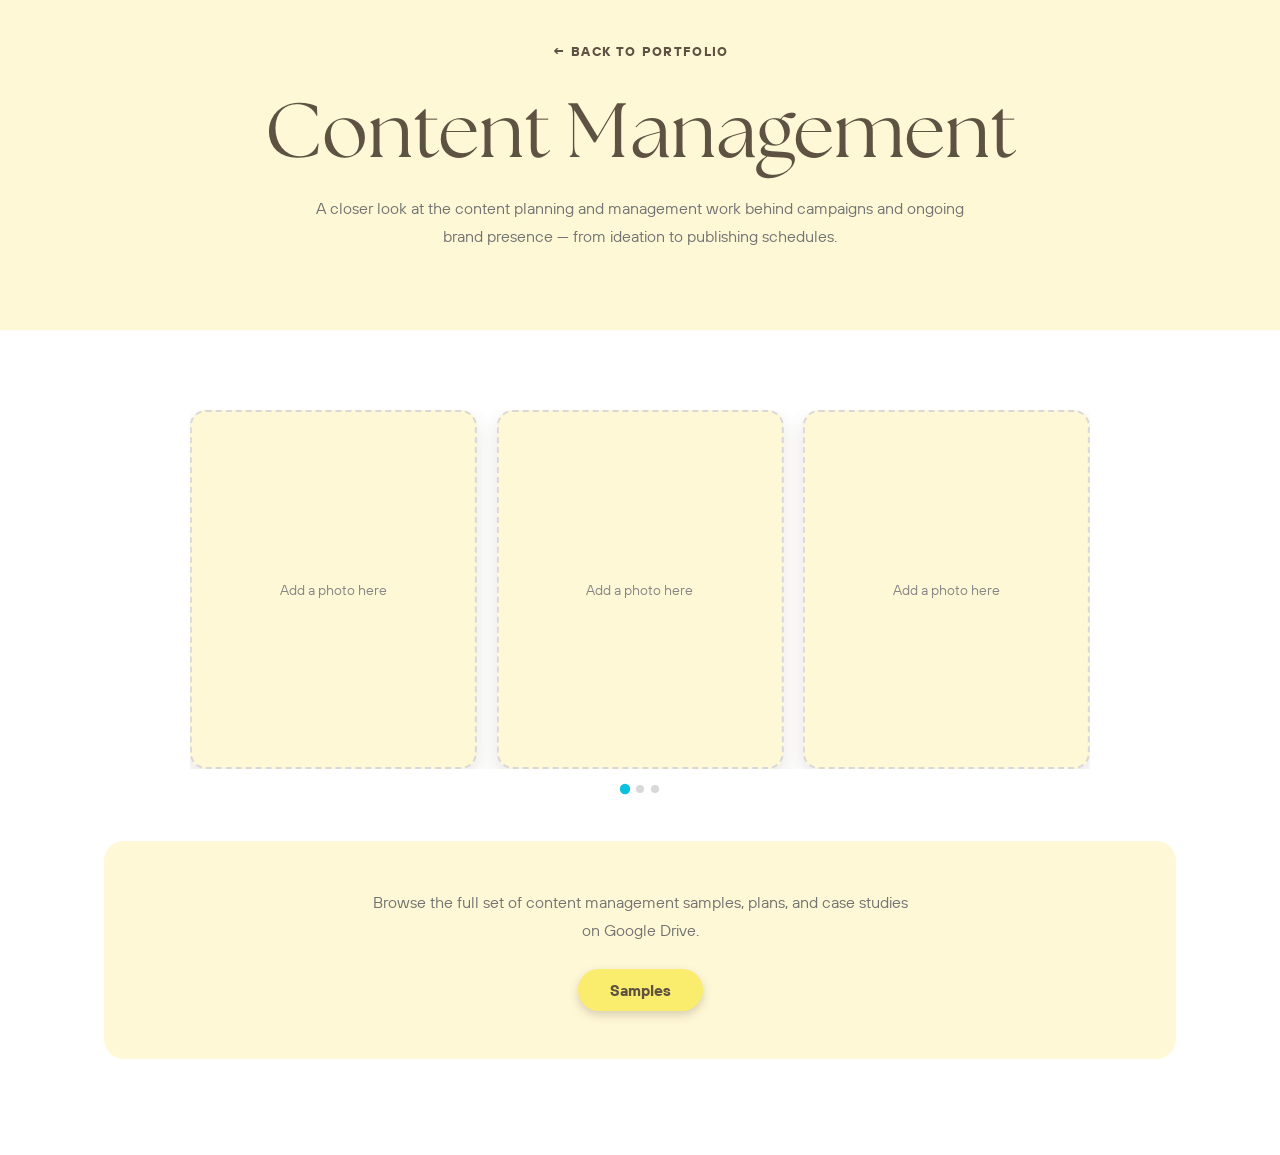
==== content-management.html @ 85718a3e "content Management page created" ====
<!DOCTYPE html>
<html lang="en">
<head>
  <meta charset="UTF-8" />
  <meta name="viewport" content="width=device-width, initial-scale=1.0" />
  <title>Content Management — Katariina Kokkonen</title>
  <meta name="description" content="Content management samples by Katariina Kokkonen." />
  <link rel="icon" type="image/svg+xml" href="assets/img/favicon.svg" />

  <style>
    /* ── Fonts (same as the main site) ── */
    @font-face {
      font-family: 'KK Display';
      src: url('assets/fonts/display-400.woff') format('woff');
      font-weight: 400; font-style: normal; font-display: swap;
    }
    @font-face {
      font-family: 'KK Display';
      src: url('assets/fonts/display-700.woff') format('woff');
      font-weight: 700; font-style: normal; font-display: swap;
    }
    @font-face {
      font-family: 'KK Sans';
      src: url('assets/fonts/sans-400.woff') format('woff');
      font-weight: 400; font-style: normal; font-display: swap;
    }
    @font-face {
      font-family: 'KK Sans';
      src: url('assets/fonts/sans-700.woff') format('woff');
      font-weight: 700; font-style: normal; font-display: swap;
    }

    *, *::before, *::after { box-sizing: border-box; margin: 0; padding: 0; }

    :root {
      --yellow:      #FAEC6C;
      --yellow-tint: #FFF8D6;
      --cyan:        #0CC0DF;
      --taupe:       #5E5343;
      --gray:        #737373;
      --muted:       #868686;
      --white:       #FFFFFF;
      --ink:         #2B2B2B;
    }
    html { scroll-behavior: smooth; }
    body { background: var(--white); color: var(--gray); font-family: 'KK Sans', 'Segoe UI', Helvetica, Arial, sans-serif; font-weight: 400; }
    img { max-width: 100%; }

    .pill { display: inline-block; border: none; cursor: pointer; text-decoration: none; text-align: center;
      font-family: 'KK Sans', sans-serif; font-size: 0.95rem; padding: 0.72rem 2rem; border-radius: 999px;
      box-shadow: 0 4px 10px rgba(94,83,67,0.25); transition: transform 0.15s, box-shadow 0.15s; }
    .pill:hover { transform: translateY(2px); box-shadow: 0 2px 6px rgba(94,83,67,0.22); }
    .pill-yellow { background: var(--yellow); color: var(--taupe); font-weight: 700; }

    /* ── HEADER ── */
    header { background: var(--yellow-tint); padding: 2.5rem 4rem 5rem; text-align: center; }
    .back-link { display: inline-flex; align-items: center; gap: 0.4rem; color: var(--taupe); text-decoration: none;
      font-size: 0.82rem; font-weight: 700; letter-spacing: 0.1em; text-transform: uppercase; }
    .back-link:hover { color: var(--cyan); text-decoration: underline; }
    .page-title { font-family: 'KK Display', Georgia, serif; font-weight: 400; font-size: clamp(2.8rem, 6vw, 5rem);
      color: var(--taupe); margin: 2rem 0 1rem; }
    .page-intro { max-width: 42rem; margin: 0 auto; color: var(--gray); font-size: 1.02rem; line-height: 1.7; }

    /* ── CONTENT ── */
    main { padding: 4.5rem 4rem 6rem; max-width: 1200px; margin: 0 auto; }
    .content-yellow-box { background: var(--yellow-tint); border-radius: 20px; padding: 3rem 2.2rem; text-align: center; margin-top: 3rem; }
    .content-yellow-box p { max-width: 34rem; margin: 0 auto 1.6rem; color: var(--gray); font-size: 1rem; line-height: 1.7; }

    /* ── Content Management photo carousel: 3 frames side by side, slides left → right, pauses on hover ── */
    .carousel { width: 100%; max-width: 900px; margin: 0.5rem auto 0;
      --cw-gap: 1.2rem; --cw-visible: 3; }
    .carousel-viewport { overflow: hidden; }
    .carousel-track { display: flex; gap: var(--cw-gap); transition: transform 0.9s cubic-bezier(0.65,0,0.35,1); }
    .carousel-frame { flex: 0 0 calc((100% - (var(--cw-visible) - 1) * var(--cw-gap)) / var(--cw-visible));
      aspect-ratio: 4 / 5; border-radius: 16px; overflow: hidden; box-shadow: 0 8px 18px rgba(94,83,67,0.15); }
    .carousel-frame img { width: 100%; height: 100%; object-fit: cover; display: block; }
    .carousel-placeholder { display: flex; align-items: center; justify-content: center; background: var(--yellow-tint); border: 2px dashed #D8D8D8; box-sizing: border-box; }
    .carousel-placeholder p { color: var(--muted); font-size: 0.85rem; text-align: center; padding: 1.5rem; }
    .carousel-dots { display: flex; justify-content: center; gap: 0.45rem; margin-top: 1rem; }
    .carousel-dot { width: 8px; height: 8px; border-radius: 50%; border: none; padding: 0; cursor: pointer;
      background: #D8D8D8; transition: background 0.2s, transform 0.2s; }
    .carousel-dot.active { background: var(--cyan); transform: scale(1.3); }

    @media (max-width: 900px) {
      header { padding: 2rem 1.5rem 3.5rem; }
      main { padding: 3rem 1.5rem 4rem; }
      .carousel { --cw-visible: 2; max-width: 620px; }
    }
    @media (max-width: 560px) {
      .carousel { --cw-visible: 1; max-width: 360px; }
    }
  </style>
</head>
<body>

<header>
  <a class="back-link" href="index.html">← Back to Portfolio</a>
  <h1 class="page-title">Content Management</h1>
  <p class="page-intro">A closer look at the content planning and management work behind campaigns and ongoing brand presence — from ideation to publishing schedules.</p>
</header>

<main>
  <!--
    HOW TO ADD CONTENT
    Replace a carousel-placeholder frame's <p> with an <img src="assets/images/your-file.jpg" alt="...">,
    or copy a whole .carousel-frame block and paste it into the track for a new frame.
  -->
  <div class="carousel" role="region" aria-label="Content management photo carousel">
    <div class="carousel-viewport">
      <div class="carousel-track">
        <div class="carousel-frame carousel-placeholder">
          <p>Add a photo here</p>
        </div>
        <div class="carousel-frame carousel-placeholder">
          <p>Add a photo here</p>
        </div>
        <div class="carousel-frame carousel-placeholder">
          <p>Add a photo here</p>
        </div>
      </div>
    </div>
    <div class="carousel-dots">
      <button class="carousel-dot active" type="button" aria-label="Show frame 1"></button>
      <button class="carousel-dot" type="button" aria-label="Show frame 2"></button>
      <button class="carousel-dot" type="button" aria-label="Show frame 3"></button>
    </div>
  </div>

  <div class="content-yellow-box">
    <p>Browse the full set of content management samples, plans, and case studies on Google Drive.</p>
    <a class="pill pill-yellow" href="https://drive.google.com/file/d/1JXjqSvORLjnT2InTJ5fufkKyHMpyu1ek/view?usp=sharing" target="_blank" rel="noopener">Samples</a>
  </div>
</main>

<script>
/* ── Content management photo carousel: 3 frames slide together, left → right, pauses on hover ── */
(function () {
  const carousel = document.querySelector('.carousel');
  if (!carousel) return;
  const track = carousel.querySelector('.carousel-track');
  const dots = carousel.querySelectorAll('.carousel-dot');
  const real = Array.from(track.children);
  const count = real.length;
  const clones = 3; // covers the most frames ever shown at once (desktop --cw-visible: 3)

  // clone the last/first few frames onto each end so stepping backward past frame 1
  // can snap invisibly to the equivalent real frame instead of panning across the whole track
  const firstReal = real[0];
  real.slice(count - clones).forEach((el) => {
    const clone = el.cloneNode(true);
    clone.setAttribute('aria-hidden', 'true');
    track.insertBefore(clone, firstReal);
  });
  real.slice(0, clones).forEach((el) => {
    const clone = el.cloneNode(true);
    clone.setAttribute('aria-hidden', 'true');
    track.appendChild(clone);
  });

  let pos = clones; // points at real[0]; positions below 0 don't exist
  let timer;

  function setTransform(withTransition) {
    track.style.transition = withTransition ? '' : 'none';
    track.style.transform = 'translateX(calc(' + (-pos) + ' * (100% + var(--cw-gap)) / var(--cw-visible)))';
  }

  function setDots() {
    const realIndex = ((pos - clones) % count + count) % count;
    dots.forEach((dot, n) => dot.classList.toggle('active', n === realIndex));
  }

  function goTo(newPos) {
    pos = newPos;
    setTransform(true);
    setDots();
  }

  function prevStep() {
    if (pos === 0) {
      // silently snap to the real frame that this clone visually matches, then animate on from there
      pos = count;
      setTransform(false);
      void track.offsetWidth; // flush so the snap commits before the next animated change
    }
    goTo(pos - 1);
  }

  function stop() { clearInterval(timer); }
  function start() {
    stop();
    if (window.matchMedia('(prefers-reduced-motion: reduce)').matches) return;
    timer = setInterval(prevStep, 4000);
  }

  dots.forEach((dot, n) => dot.addEventListener('click', () => { goTo(clones + n); start(); }));
  carousel.addEventListener('mouseenter', stop);
  carousel.addEventListener('mouseleave', start);

  setTransform(false);
  setDots();
  start();
})();
</script>

</body>
</html>
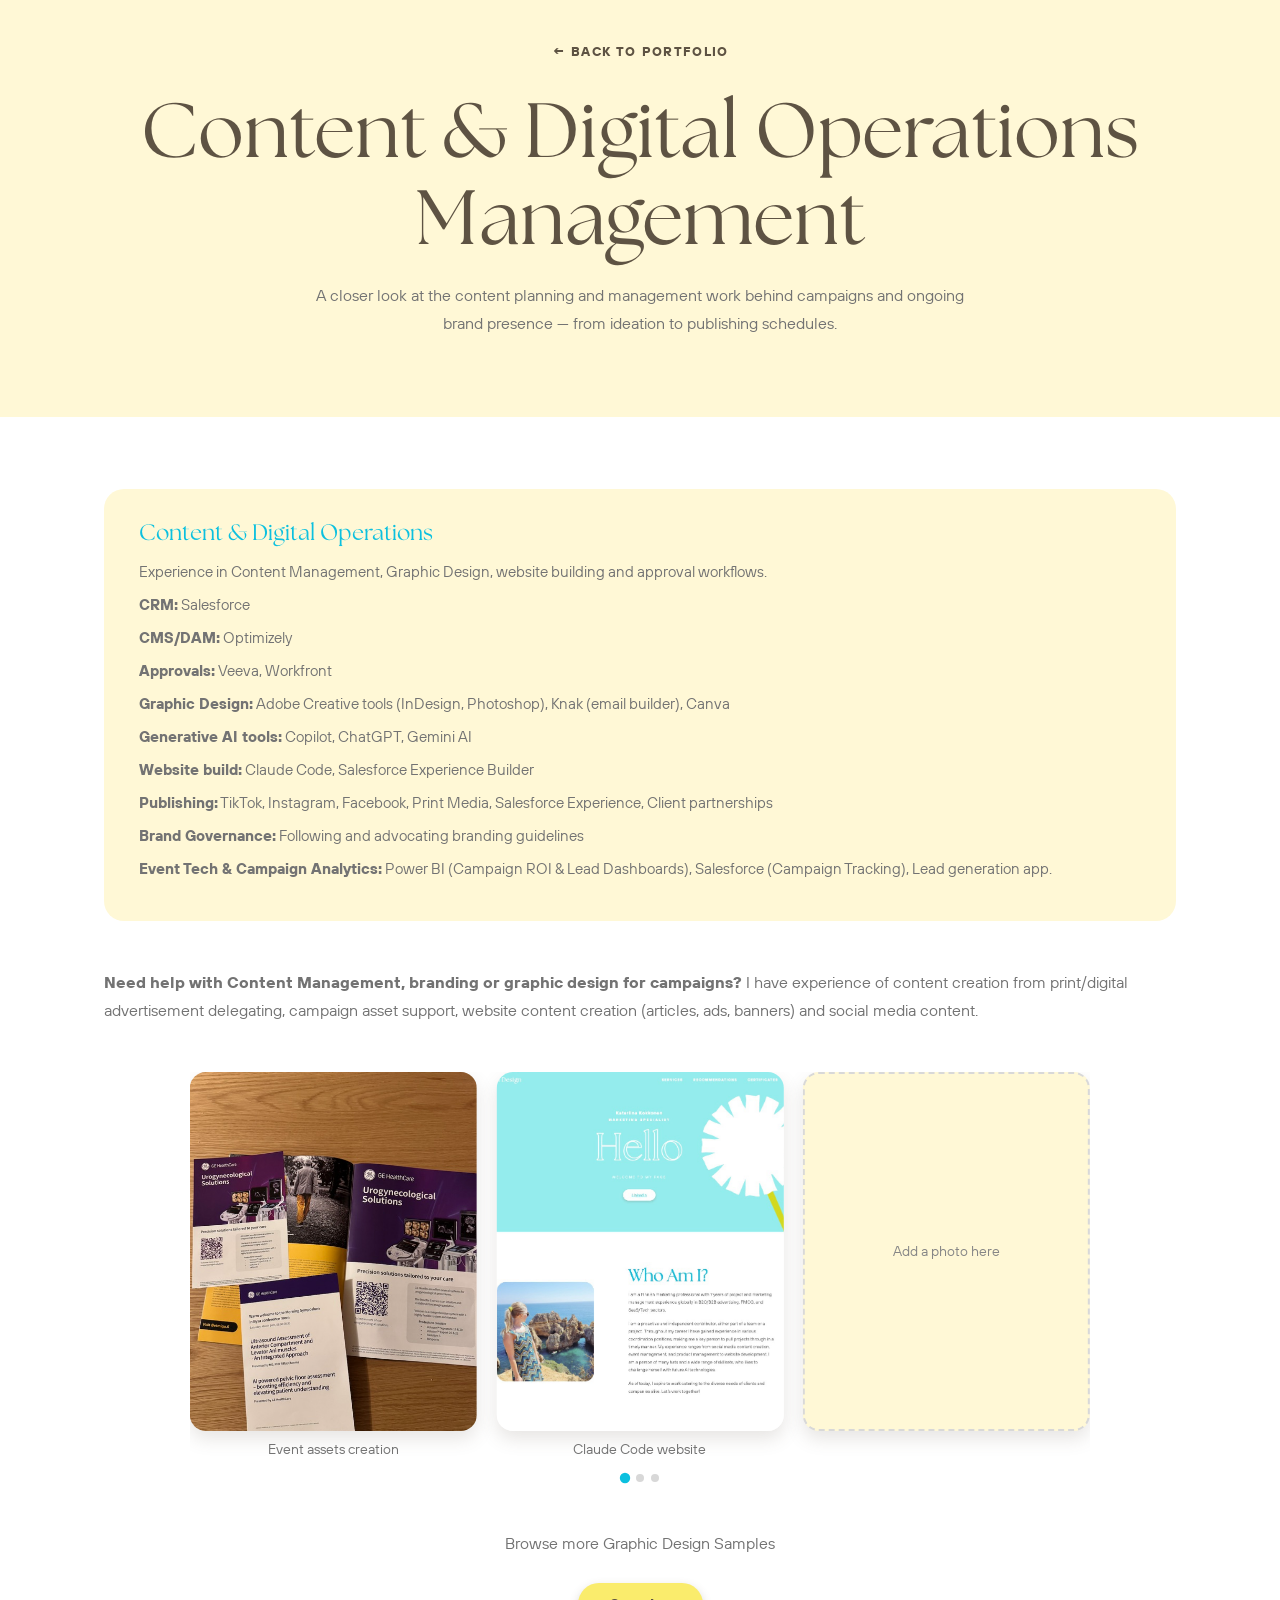
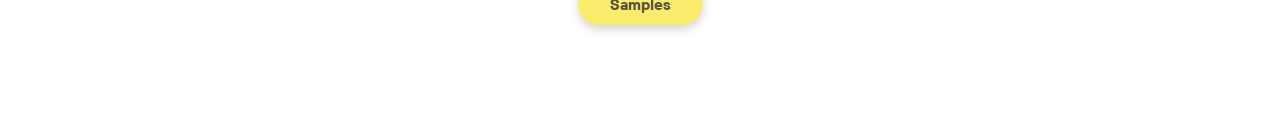
==== commit 869b7ae7: "Content & Digital Operations Management" ====
--- a/content-management.html
+++ b/content-management.html
@@ -3,7 +3,7 @@
 <head>
   <meta charset="UTF-8" />
   <meta name="viewport" content="width=device-width, initial-scale=1.0" />
-  <title>Content Management — Katariina Kokkonen</title>
+  <title>Content & Digital Operations Management — Katariina Kokkonen</title>
   <meta name="description" content="Content management samples by Katariina Kokkonen." />
   <link rel="icon" type="image/svg+xml" href="assets/img/favicon.svg" />
 
@@ -63,7 +63,7 @@
 
     /* ── CONTENT ── */
     main { padding: 4.5rem 4rem 6rem; max-width: 1200px; margin: 0 auto; }
-    .content-yellow-box { background: var(--yellow-tint); border-radius: 20px; padding: 3rem 2.2rem; text-align: center; margin-top: 3rem; }
+    .content-yellow-box { text-align: center; margin-top: 3rem; }
     .content-yellow-box p { max-width: 34rem; margin: 0 auto 1.6rem; color: var(--gray); font-size: 1rem; line-height: 1.7; }
 
     /* ── Content Management photo carousel: 3 frames side by side, slides left → right, pauses on hover ── */
@@ -71,9 +71,10 @@
       --cw-gap: 1.2rem; --cw-visible: 3; }
     .carousel-viewport { overflow: hidden; }
     .carousel-track { display: flex; gap: var(--cw-gap); transition: transform 0.9s cubic-bezier(0.65,0,0.35,1); }
-    .carousel-frame { flex: 0 0 calc((100% - (var(--cw-visible) - 1) * var(--cw-gap)) / var(--cw-visible));
-      aspect-ratio: 4 / 5; border-radius: 16px; overflow: hidden; box-shadow: 0 8px 18px rgba(94,83,67,0.15); }
-    .carousel-frame img { width: 100%; height: 100%; object-fit: cover; display: block; }
+    .carousel-frame { flex: 0 0 calc((100% - (var(--cw-visible) - 1) * var(--cw-gap)) / var(--cw-visible)); }
+    .carousel-frame-media { aspect-ratio: 4 / 5; border-radius: 16px; overflow: hidden; box-shadow: 0 8px 18px rgba(94,83,67,0.15); }
+    .carousel-frame img { width: 100%; height: 100%; object-fit: cover; display: block;  overflow-clip-margin: unset;}
+    .carousel-frame-caption { margin-top: 0.6rem; min-height: 1.3em; color: var(--gray); font-size: 0.85rem; text-align: center; }
     .carousel-placeholder { display: flex; align-items: center; justify-content: center; background: var(--yellow-tint); border: 2px dashed #D8D8D8; box-sizing: border-box; }
     .carousel-placeholder p { color: var(--muted); font-size: 0.85rem; text-align: center; padding: 1.5rem; }
     .carousel-dots { display: flex; justify-content: center; gap: 0.45rem; margin-top: 1rem; }
@@ -81,6 +82,12 @@
       background: #D8D8D8; transition: background 0.2s, transform 0.2s; }
     .carousel-dot.active { background: var(--cyan); transform: scale(1.3); }
 
+    .howto { background: var(--yellow-tint); border-radius: 20px; padding: 2rem 2.2rem; margin-bottom: 3rem; }
+    .howto h2 { font-family: 'KK Display', Georgia, serif; font-weight: 400; font-size: 1.4rem; color: var(--cyan); margin-bottom: 0.8rem; }
+    .howto p { font-size: 0.92rem; line-height: 1.7; color: var(--gray); margin-bottom: 0.5rem; }
+
+    .section-desc { color: var(--gray); font-size: 1rem; line-height: 1.7; margin: 0 0 3rem; }
+
     @media (max-width: 900px) {
       header { padding: 2rem 1.5rem 3.5rem; }
       main { padding: 3rem 1.5rem 4rem; }
@@ -95,27 +102,53 @@
 
 <header>
   <a class="back-link" href="index.html">← Back to Portfolio</a>
-  <h1 class="page-title">Content Management</h1>
+  <h1 class="page-title">Content & Digital Operations Management</h1>
   <p class="page-intro">A closer look at the content planning and management work behind campaigns and ongoing brand presence — from ideation to publishing schedules.</p>
 </header>
 
 <main>
+  <div class="howto">
+    <h2>Content & Digital Operations</h2>
+    <p>Experience in Content Management, Graphic Design, website building and approval workflows.</p>
+    <p><strong>CRM:</strong> Salesforce</p>
+    <p><strong>CMS/DAM:</strong> Optimizely</p>
+    <p><strong>Approvals:</strong> Veeva, Workfront</p>
+    <p><strong>Graphic Design:</strong> Adobe Creative tools (InDesign, Photoshop), Knak (email builder), Canva</p>
+    <p><strong>Generative AI tools:</strong> Copilot, ChatGPT, Gemini AI</p>
+    <p><strong>Website build:</strong> Claude Code, Salesforce Experience Builder</p>
+    <p><strong>Publishing:</strong> TikTok, Instagram, Facebook, Print Media, Salesforce Experience, Client partnerships</p>
+    <p><strong>Brand Governance:</strong> Following and advocating branding guidelines</p>
+    <p><strong>Event Tech & Campaign Analytics:</strong> Power BI (Campaign ROI & Lead Dashboards), Salesforce (Campaign Tracking), Lead generation app.</p>
+  </div>
+
+  <p class="section-desc"><strong>Need help with Content Management, branding or graphic design for campaigns?</strong> I have experience of content creation from print/digital advertisement delegating, campaign asset support, website content creation (articles, ads, banners) and social media content.</p>
+
   <!--
     HOW TO ADD CONTENT
-    Replace a carousel-placeholder frame's <p> with an <img src="assets/images/your-file.jpg" alt="...">,
-    or copy a whole .carousel-frame block and paste it into the track for a new frame.
+    Replace a carousel-placeholder's <p> with an <img src="assets/images/your-file.jpg" alt="...">
+    (and remove the carousel-placeholder class from its .carousel-frame-media), then fill in the
+    .carousel-frame-caption text below it. Copy a whole .carousel-frame block for a new frame.
   -->
   <div class="carousel" role="region" aria-label="Content management photo carousel">
     <div class="carousel-viewport">
       <div class="carousel-track">
-        <div class="carousel-frame carousel-placeholder">
-          <p>Add a photo here</p>
+        <div class="carousel-frame">
+          <div class="carousel-frame-media">
+            <img src="assets/img/service-graphic-design.jpg" alt="Printed leaflets and posters designed for GE HealthCare" />
+          </div>
+          <p class="carousel-frame-caption">Event assets creation</p>
         </div>
-        <div class="carousel-frame carousel-placeholder">
-          <p>Add a photo here</p>
+        <div class="carousel-frame">
+          <div class="carousel-frame-media">
+            <img src="assets/images/Claude%20AI%20website%20Large.jpeg" alt="Claude Code website" />
+          </div>
+          <p class="carousel-frame-caption">Claude Code website</p>
         </div>
-        <div class="carousel-frame carousel-placeholder">
-          <p>Add a photo here</p>
+        <div class="carousel-frame">
+          <div class="carousel-frame-media carousel-placeholder">
+            <p>Add a photo here</p>
+          </div>
+          <p class="carousel-frame-caption"></p>
         </div>
       </div>
     </div>
@@ -127,7 +160,7 @@
   </div>
 
   <div class="content-yellow-box">
-    <p>Browse the full set of content management samples, plans, and case studies on Google Drive.</p>
+    <p>Browse more Graphic Design Samples</p>
     <a class="pill pill-yellow" href="https://drive.google.com/file/d/1JXjqSvORLjnT2InTJ5fufkKyHMpyu1ek/view?usp=sharing" target="_blank" rel="noopener">Samples</a>
   </div>
 </main>
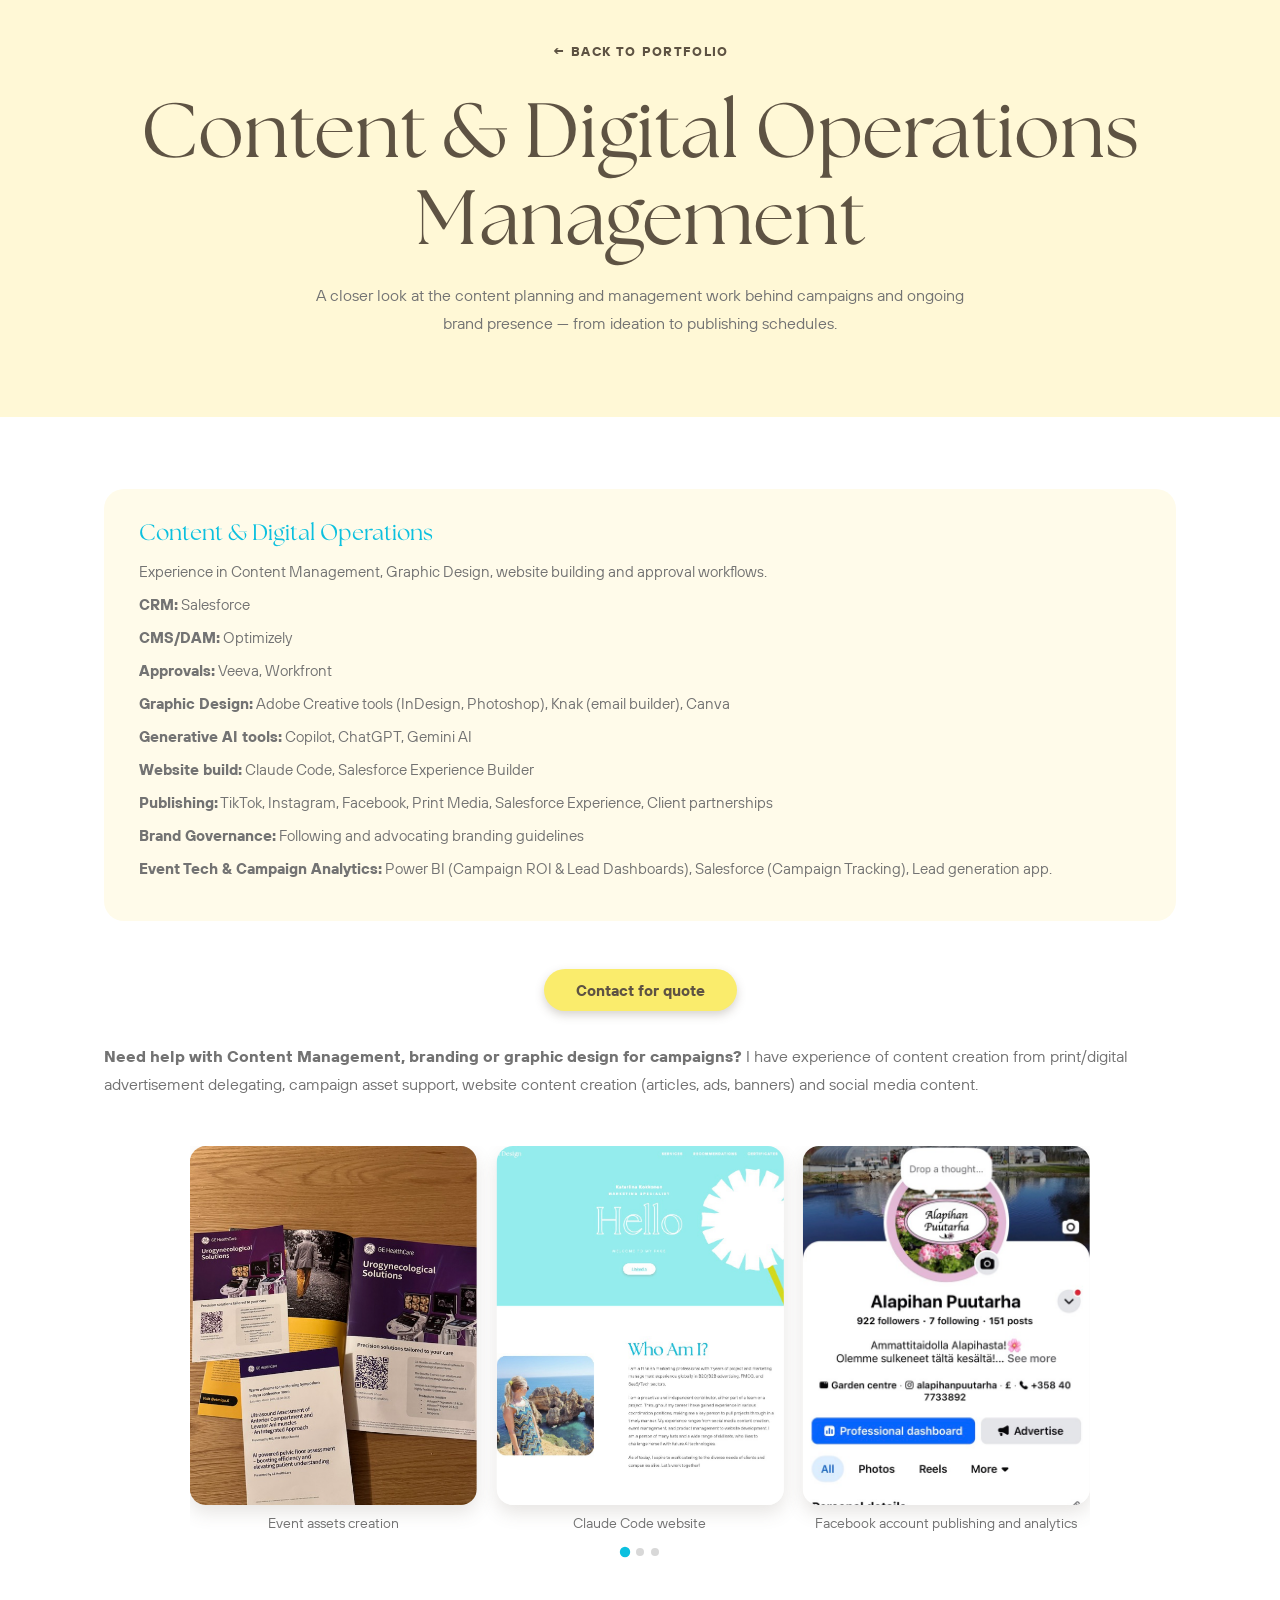
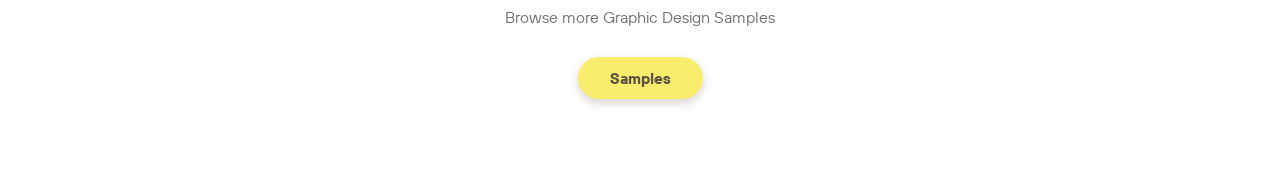
==== commit 7aabb0f2: "content & digital operations container color change, contact for quote button. text adjusts" ====
--- a/content-management.html
+++ b/content-management.html
@@ -82,7 +82,7 @@
       background: #D8D8D8; transition: background 0.2s, transform 0.2s; }
     .carousel-dot.active { background: var(--cyan); transform: scale(1.3); }
 
-    .howto { background: var(--yellow-tint); border-radius: 20px; padding: 2rem 2.2rem; margin-bottom: 3rem; }
+    .howto { background: #FFFBEA; border-radius: 20px; padding: 2rem 2.2rem; margin-bottom: 3rem; }
     .howto h2 { font-family: 'KK Display', Georgia, serif; font-weight: 400; font-size: 1.4rem; color: var(--cyan); margin-bottom: 0.8rem; }
     .howto p { font-size: 0.92rem; line-height: 1.7; color: var(--gray); margin-bottom: 0.5rem; }
 
@@ -119,6 +119,10 @@
     <p><strong>Publishing:</strong> TikTok, Instagram, Facebook, Print Media, Salesforce Experience, Client partnerships</p>
     <p><strong>Brand Governance:</strong> Following and advocating branding guidelines</p>
     <p><strong>Event Tech & Campaign Analytics:</strong> Power BI (Campaign ROI & Lead Dashboards), Salesforce (Campaign Tracking), Lead generation app.</p>
+  </div>
+
+  <div style="text-align: center; margin: 2rem 0;">
+    <a class="pill pill-yellow" href="index.html#contact">Contact for quote</a>
   </div>
 
   <p class="section-desc"><strong>Need help with Content Management, branding or graphic design for campaigns?</strong> I have experience of content creation from print/digital advertisement delegating, campaign asset support, website content creation (articles, ads, banners) and social media content.</p>
@@ -145,10 +149,10 @@
           <p class="carousel-frame-caption">Claude Code website</p>
         </div>
         <div class="carousel-frame">
-          <div class="carousel-frame-media carousel-placeholder">
-            <p>Add a photo here</p>
+          <div class="carousel-frame-media">
+            <img src="assets/img/Alapihan%20puutarha%20FB.jpeg" alt="Alapihan Puutarha Facebook post" style="object-position: center 30%;" />
           </div>
-          <p class="carousel-frame-caption"></p>
+          <p class="carousel-frame-caption">Facebook account publishing and analytics</p>
         </div>
       </div>
     </div>
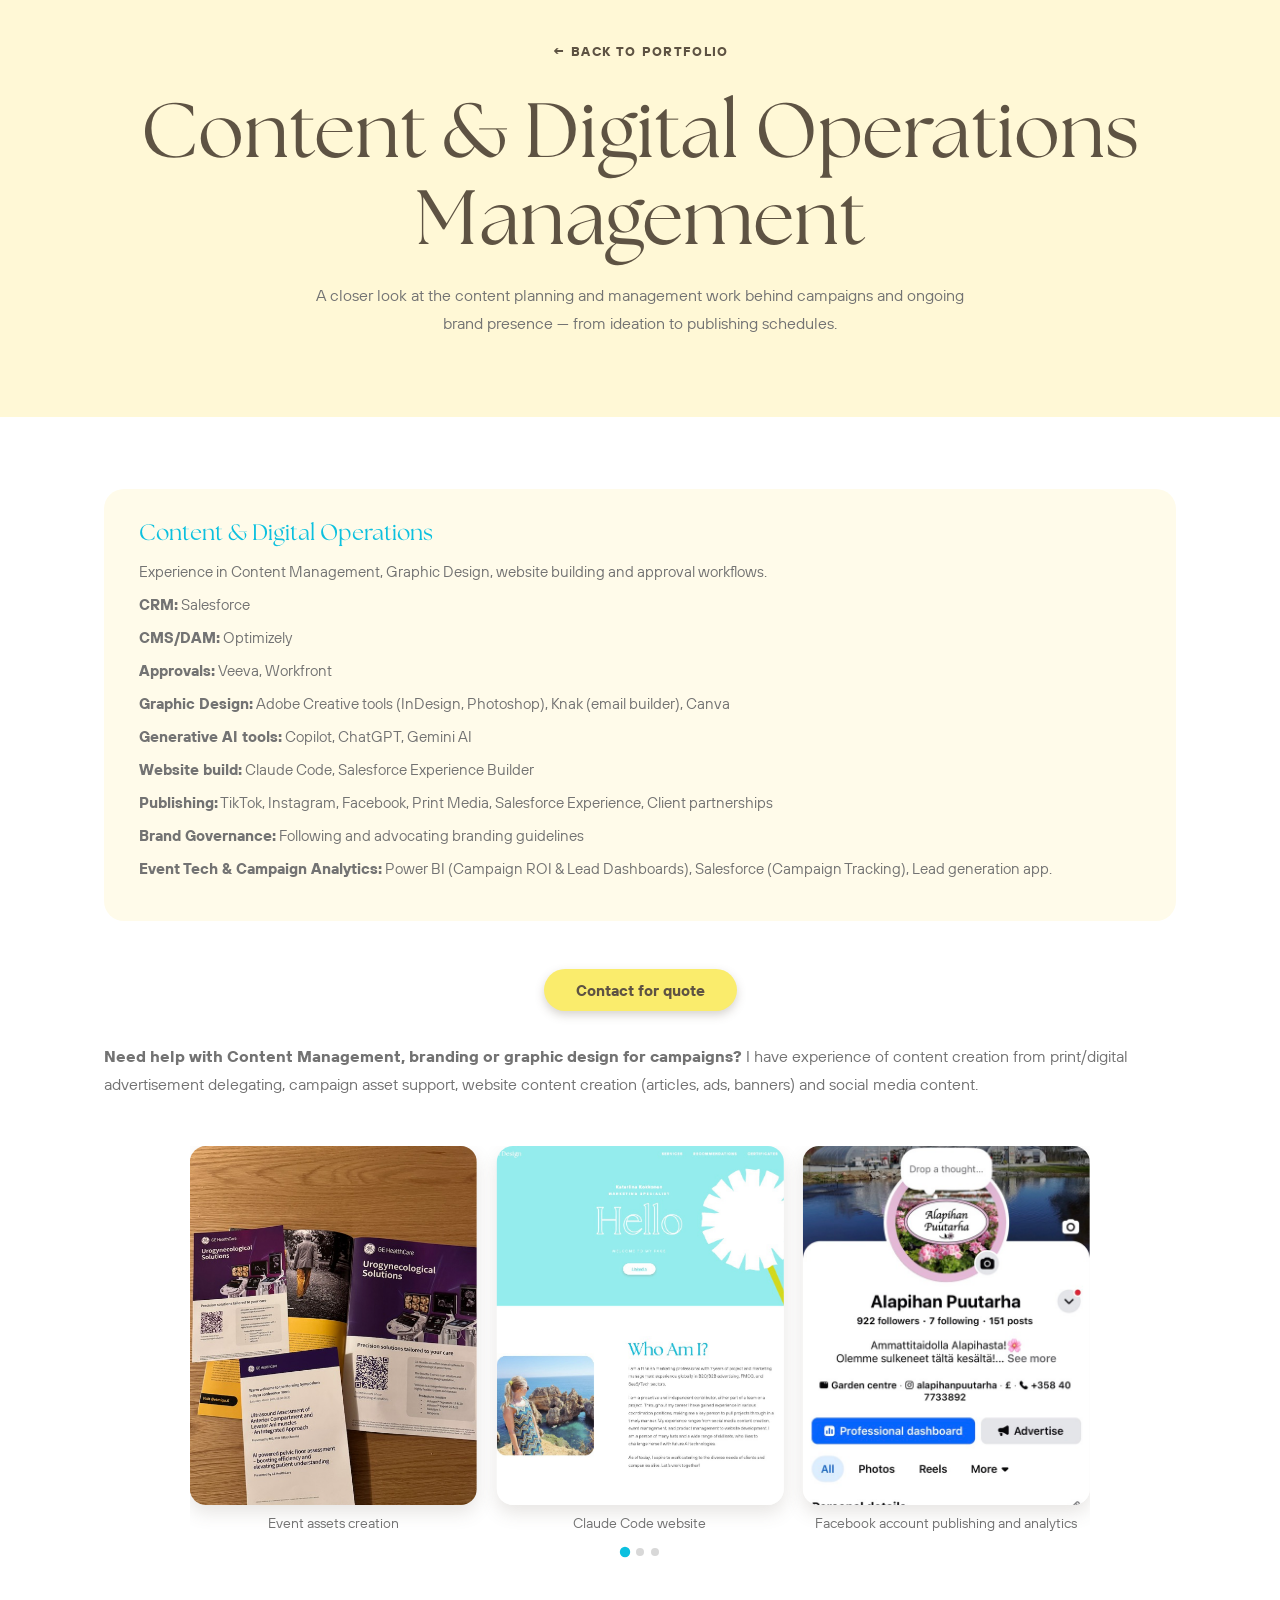
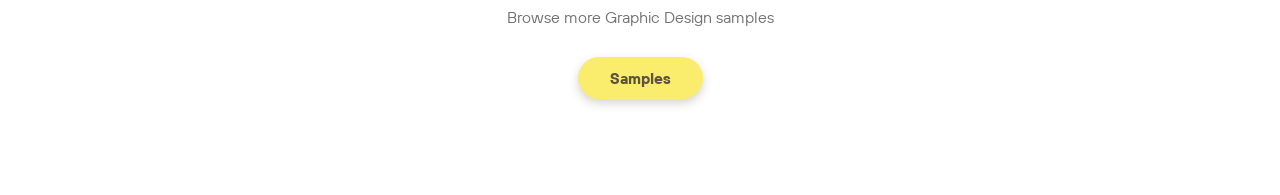
==== commit 9eabc76b: "Social Media Tools section fixed." ====
--- a/content-management.html
+++ b/content-management.html
@@ -164,7 +164,7 @@
   </div>
 
   <div class="content-yellow-box">
-    <p>Browse more Graphic Design Samples</p>
+    <p>Browse more Graphic Design samples</p>
     <a class="pill pill-yellow" href="https://drive.google.com/file/d/1JXjqSvORLjnT2InTJ5fufkKyHMpyu1ek/view?usp=sharing" target="_blank" rel="noopener">Samples</a>
   </div>
 </main>
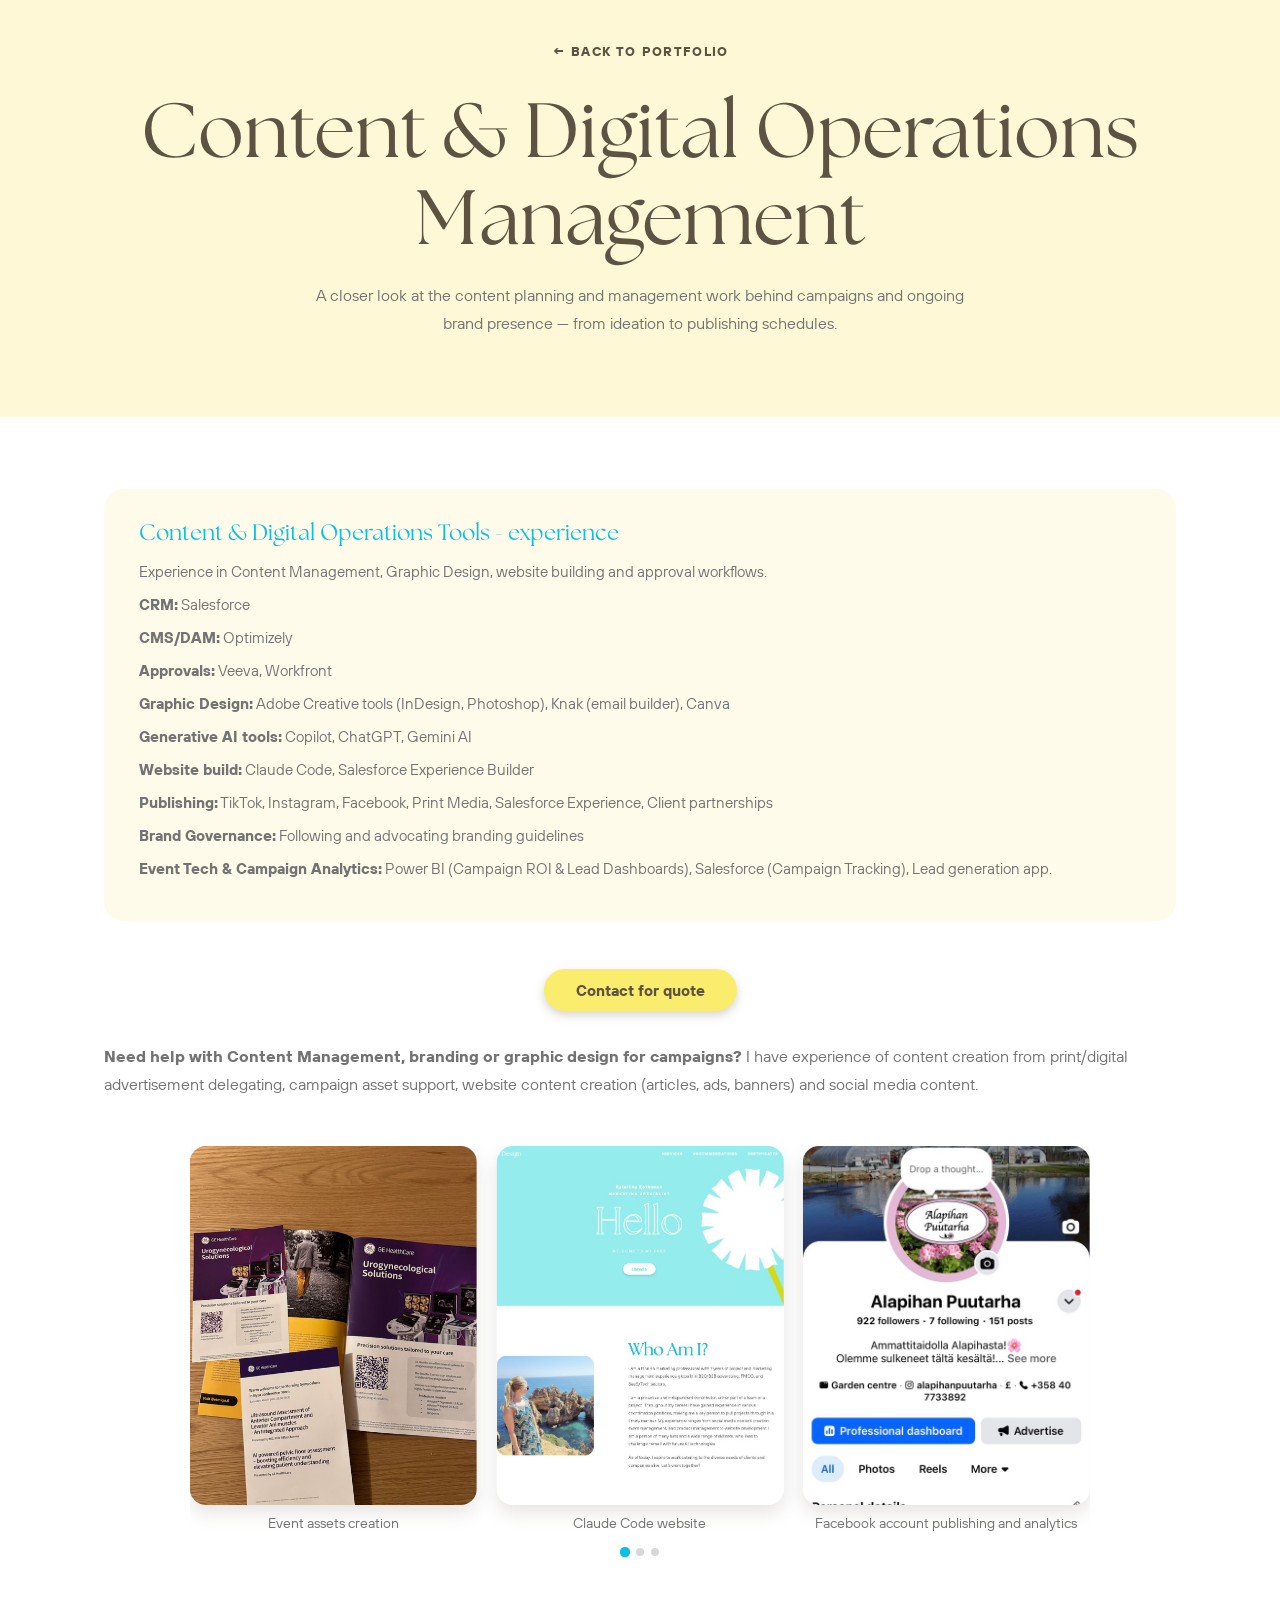
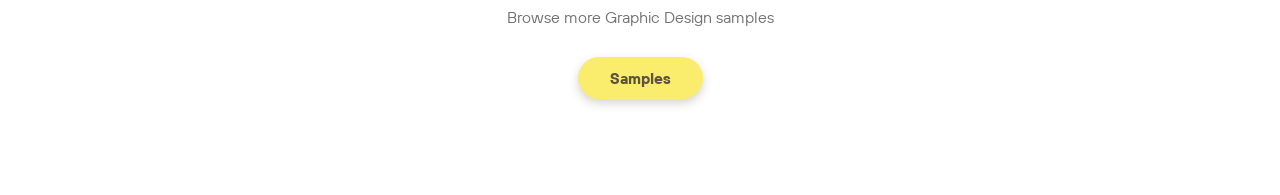
==== commit d6517195: "tools sections changed to - experience" ====
--- a/content-management.html
+++ b/content-management.html
@@ -108,7 +108,7 @@
 
 <main>
   <div class="howto">
-    <h2>Content & Digital Operations</h2>
+    <h2>Content & Digital Operations Tools - experience</h2>
     <p>Experience in Content Management, Graphic Design, website building and approval workflows.</p>
     <p><strong>CRM:</strong> Salesforce</p>
     <p><strong>CMS/DAM:</strong> Optimizely</p>
